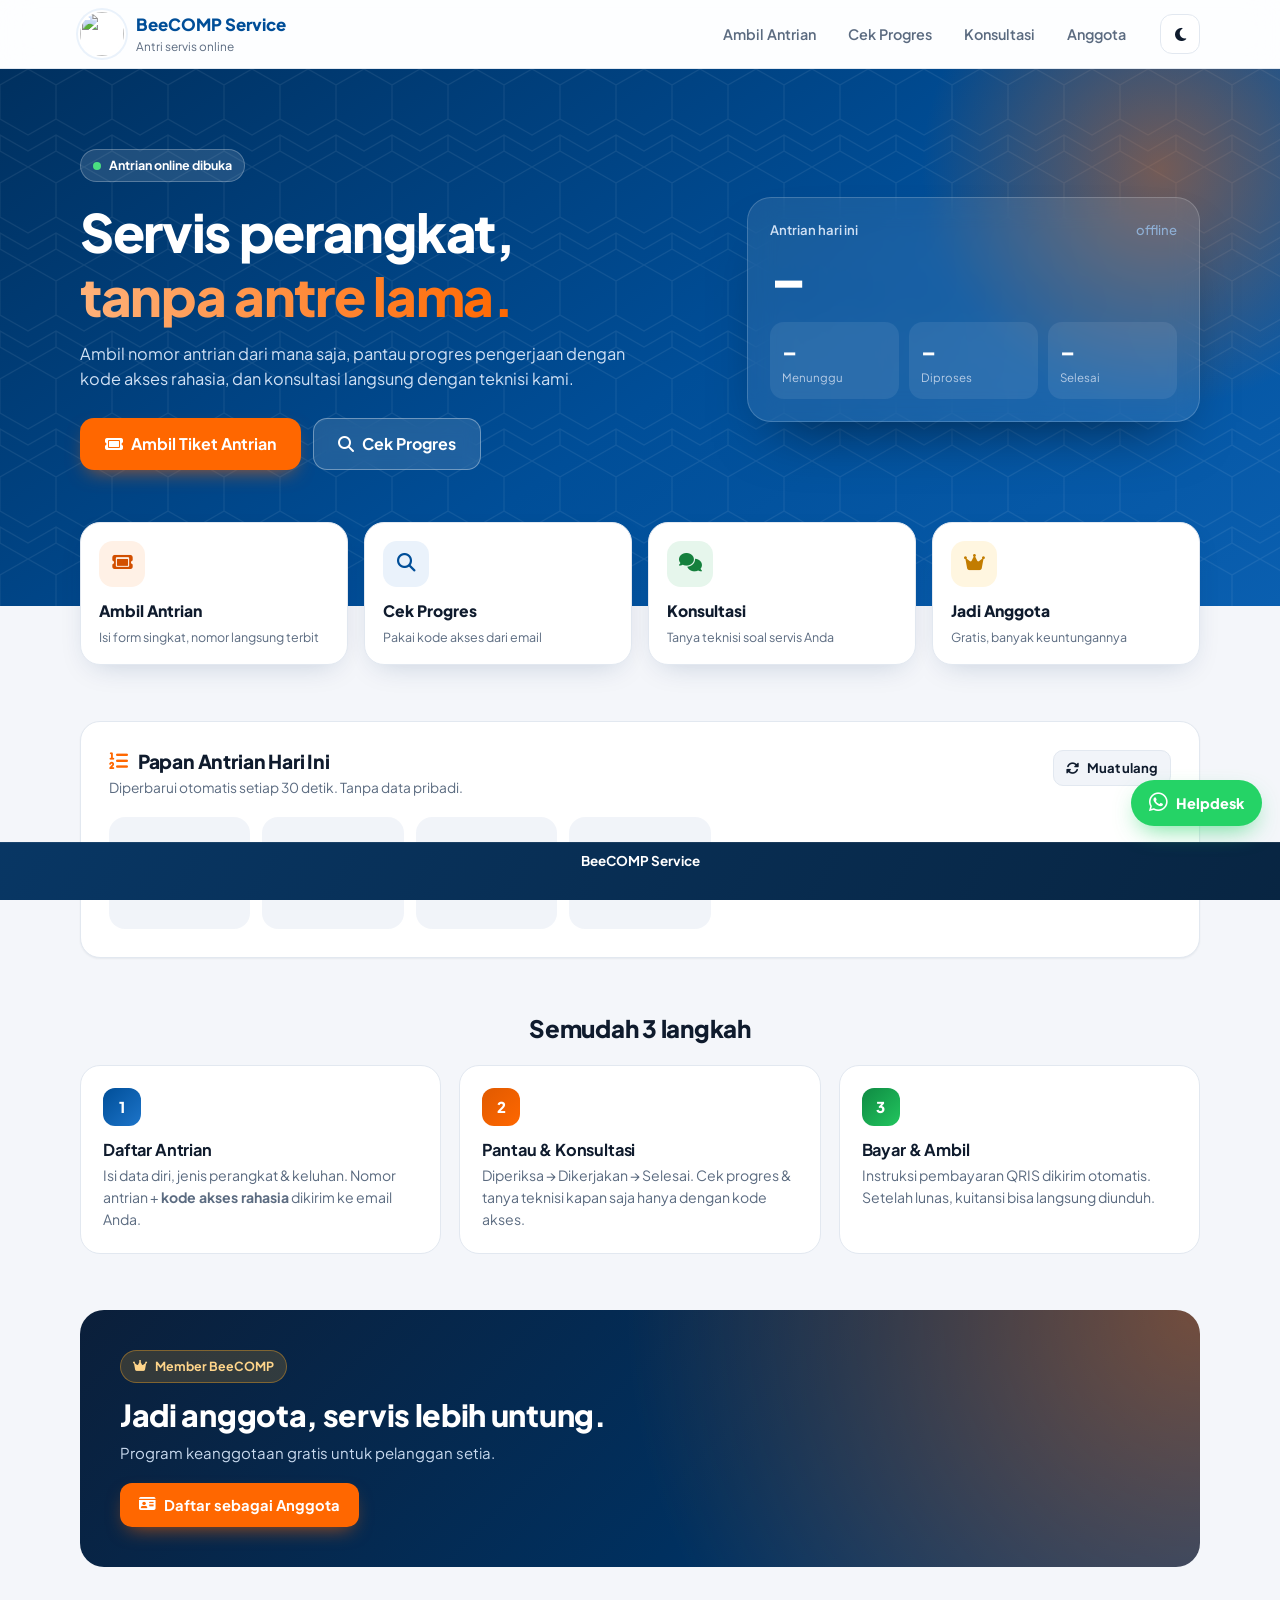
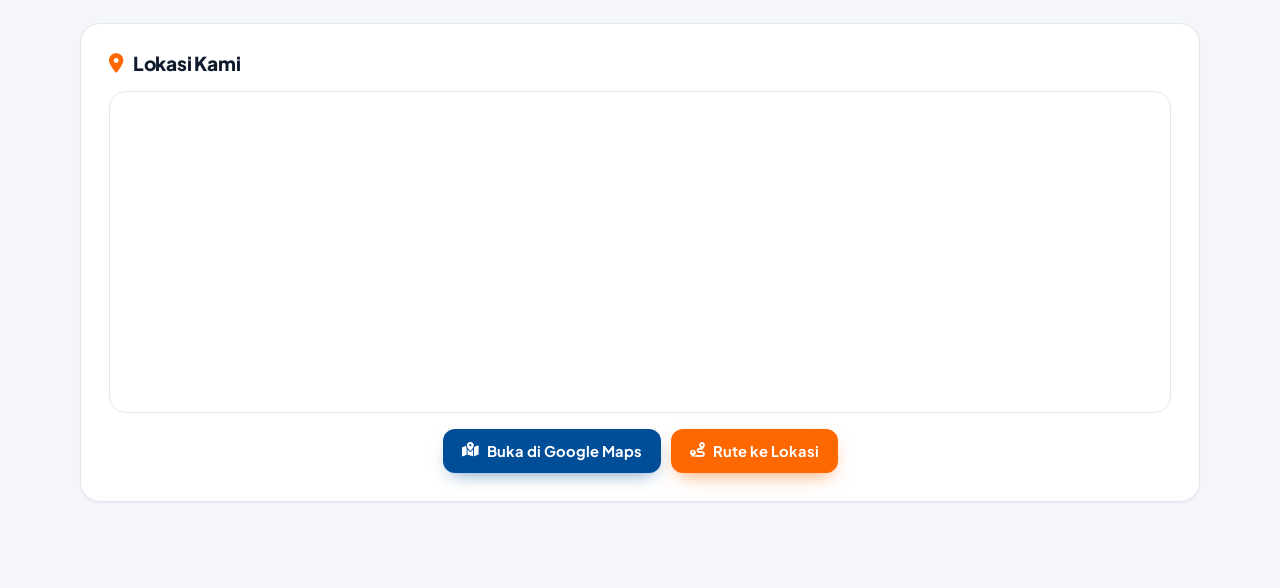
==== index.html @ 3ebd264a "Add files via upload" ====
<!DOCTYPE html>
<html lang="id">
<head>
  <meta charset="utf-8">
  <meta name="viewport" content="width=device-width, initial-scale=1, viewport-fit=cover">
  <meta name="theme-color" content="#004E98">
  <meta name="description" content="Antrian servis online BeeCOMP: ambil nomor antrian, pantau progres dengan kode akses, dan konsultasi dengan teknisi.">
  <title>BeeCOMP Service | Antri Servis Online</title>
  <link rel="icon" href="data:image/svg+xml,%3Csvg xmlns='http://www.w3.org/2000/svg' viewBox='0 0 64 64'%3E%3Cpolygon points='32,2 58,17 58,47 32,62 6,47 6,17' fill='%23004e98'/%3E%3Cpath d='M20 40V26a4 4 0 0 1 4-4h16a4 4 0 0 1 4 4v14z' fill='%23ff6700'/%3E%3Crect x='18' y='40' width='28' height='4' rx='2' fill='%23ffffff'/%3E%3C/svg%3E">
  <link rel="preconnect" href="https://fonts.googleapis.com">
  <link rel="preconnect" href="https://fonts.gstatic.com" crossorigin>
  <link rel="stylesheet" href="https://fonts.googleapis.com/css2?family=Plus+Jakarta+Sans:wght@400;500;600;700;800&display=swap">
  <link rel="stylesheet" href="https://cdnjs.cloudflare.com/ajax/libs/font-awesome/6.5.2/css/all.min.css" crossorigin="anonymous" referrerpolicy="no-referrer">
  <link rel="stylesheet" href="assets/style.css?v=3.0.0">
  <script>
    (function () {
      try {
        var t = localStorage.getItem('beecomp_theme');
        if (!t && window.matchMedia && matchMedia('(prefers-color-scheme: dark)').matches) t = 'dark';
        if (t === 'dark') document.documentElement.setAttribute('data-theme', 'dark');
      } catch (e) {}
    })();
  </script>
</head>
<body>
  <a class="skip-link" href="#main">Lewati ke konten utama</a>

  <!-- Penyamaran layar (hanya aktif saat panel admin terbuka & jendela tidak aktif) -->
  <div id="privacyOverlay" class="privacy-overlay" hidden>
    <i class="fa-solid fa-eye-slash"></i>
    <strong>Konten disembunyikan</strong>
    <span>Layar disamarkan karena jendela sedang tidak aktif.</span>
  </div>

  <!-- ================= HEADER + RUNNING TEXT (sticky bersama) ================= -->
  <div class="topbar" id="topbar">
    <header class="header">
      <div class="container header__inner">
        <!-- Logo: ketuk 1x = ke atas. Ketuk 5x cepat = buka panel admin (tersembunyi). -->
        <button class="brand" id="brandLogo" type="button" aria-label="Kembali ke atas">
          <img class="brand__logo" id="brandLogoImg" src="https://drive.google.com/thumbnail?id=1idLtJc02P8ShtAAD5yDRe2mB6yjRO5hU&sz=w200" alt="" width="44" height="44" draggable="false">
          <span class="brand__text">
            <span class="brand__name" id="navNamaUsaha">BeeCOMP Service</span>
            <span class="brand__tag" id="navTagline">Antri servis online</span>
          </span>
        </button>

        <nav class="nav-desktop" aria-label="Menu utama">
          <button type="button" data-open="antri">Ambil Antrian</button>
          <button type="button" data-open="status">Cek Progres</button>
          <button type="button" data-open="tanya">Konsultasi</button>
          <button type="button" data-open="anggota">Anggota</button>
        </nav>

        <button class="icon-btn icon-btn--header" id="btnTheme" type="button" aria-label="Ganti mode gelap/terang" title="Mode gelap/terang">
          <i class="fa-solid fa-moon" id="iconTheme"></i>
        </button>
      </div>
    </header>

    <!-- Isi diambil dari sheet Pengaturan (key: InfoPromo) -->
    <div class="marquee" id="marquee" hidden>
      <div class="marquee__track">
        <span class="marquee__item" id="marquee1"></span>
        <span class="marquee__item" id="marquee2" aria-hidden="true"></span>
      </div>
    </div>
  </div>

  <main id="main" tabindex="-1">
    <!-- ================= HERO ================= -->
    <section class="hero">
      <div class="hero__glow" aria-hidden="true"></div>
      <div class="container hero__inner">
        <div class="hero__copy">
          <span class="chip chip--live"><span class="live-dot"></span> Antrian online dibuka</span>
          <h1 class="hero__title">Servis perangkat,<br><span class="hl">tanpa antre lama.</span></h1>
          <p class="hero__lead">Ambil nomor antrian dari mana saja, pantau progres pengerjaan dengan kode akses rahasia, dan konsultasi langsung dengan teknisi kami.</p>
          <div class="hero__cta">
            <button class="btn btn--accent btn--lg" type="button" data-open="antri"><i class="fa-solid fa-ticket"></i> Ambil Tiket Antrian</button>
            <button class="btn btn--glass btn--lg" type="button" data-open="status"><i class="fa-solid fa-magnifying-glass"></i> Cek Progres</button>
          </div>
          <p class="hero__meta" id="jamWrap" hidden><i class="fa-regular fa-clock"></i> <span id="jamOperasionalLabel"></span></p>
        </div>

        <div class="hero__panel" aria-label="Ringkasan antrian hari ini">
          <div class="stat-card">
            <div class="stat-card__head">
              <span>Antrian hari ini</span>
              <span class="stat-card__time" id="papanUpdated">memuat…</span>
            </div>
            <div class="stat-card__big" id="statTotal">–</div>
            <div class="stat-card__grid">
              <div><span class="stat-card__num" id="statMenunggu">–</span><span class="stat-card__lbl">Menunggu</span></div>
              <div><span class="stat-card__num" id="statProses">–</span><span class="stat-card__lbl">Diproses</span></div>
              <div><span class="stat-card__num" id="statSelesai">–</span><span class="stat-card__lbl">Selesai</span></div>
            </div>
          </div>
        </div>
      </div>
    </section>

    <!-- ================= AKSI CEPAT ================= -->
    <section class="section section--overlap" aria-label="Menu cepat">
      <div class="container">
        <div class="quick-grid">
          <button class="quick-card" type="button" data-open="antri">
            <span class="quick-card__icon qi-accent"><i class="fa-solid fa-ticket"></i></span>
            <span class="quick-card__title">Ambil Antrian</span>
            <span class="quick-card__desc">Isi form singkat, nomor langsung terbit</span>
          </button>
          <button class="quick-card" type="button" data-open="status">
            <span class="quick-card__icon qi-primary"><i class="fa-solid fa-magnifying-glass"></i></span>
            <span class="quick-card__title">Cek Progres</span>
            <span class="quick-card__desc">Pakai kode akses dari email</span>
          </button>
          <button class="quick-card" type="button" data-open="tanya">
            <span class="quick-card__icon qi-green"><i class="fa-solid fa-comments"></i></span>
            <span class="quick-card__title">Konsultasi</span>
            <span class="quick-card__desc">Tanya teknisi soal servis Anda</span>
          </button>
          <button class="quick-card" type="button" data-open="anggota">
            <span class="quick-card__icon qi-gold"><i class="fa-solid fa-crown"></i></span>
            <span class="quick-card__title">Jadi Anggota</span>
            <span class="quick-card__desc">Gratis, banyak keuntungannya</span>
          </button>
        </div>
      </div>
    </section>

    <!-- ================= PAPAN ANTRIAN ================= -->
    <section class="section" id="papan">
      <div class="container">
        <div class="card">
          <div class="section-head">
            <div>
              <h2 class="section-title"><i class="fa-solid fa-list-ol"></i> Papan Antrian Hari Ini</h2>
              <p class="section-sub">Diperbarui otomatis setiap 30 detik. Tanpa data pribadi.</p>
            </div>
            <button class="btn btn--soft btn--sm" type="button" id="btnRefreshPapan"><i class="fa-solid fa-rotate"></i> <span>Muat ulang</span></button>
          </div>
          <div class="papan-grid" id="papanWrap">
            <div class="skeleton-tile"></div><div class="skeleton-tile"></div><div class="skeleton-tile"></div><div class="skeleton-tile"></div>
          </div>
        </div>
      </div>
    </section>

    <!-- ================= CARA KERJA ================= -->
    <section class="section">
      <div class="container">
        <h2 class="section-title section-title--center">Semudah 3 langkah</h2>
        <div class="steps">
          <div class="step">
            <span class="step__num">1</span>
            <h3>Daftar Antrian</h3>
            <p>Isi data diri, jenis perangkat & keluhan. Nomor antrian + <strong>kode akses rahasia</strong> dikirim ke email Anda.</p>
          </div>
          <div class="step">
            <span class="step__num">2</span>
            <h3>Pantau & Konsultasi</h3>
            <p>Diperiksa &rarr; Dikerjakan &rarr; Selesai. Cek progres & tanya teknisi kapan saja hanya dengan kode akses.</p>
          </div>
          <div class="step">
            <span class="step__num">3</span>
            <h3>Bayar & Ambil</h3>
            <p>Instruksi pembayaran QRIS dikirim otomatis. Setelah lunas, kuitansi bisa langsung diunduh.</p>
          </div>
        </div>
      </div>
    </section>

    <!-- ================= ANGGOTA ================= -->
    <section class="section" id="anggota">
      <div class="container">
        <div class="member-banner">
          <div class="member-banner__copy">
            <span class="chip chip--gold"><i class="fa-solid fa-crown"></i> Member BeeCOMP</span>
            <h2>Jadi anggota, servis lebih untung.</h2>
            <p id="anggotaDeskripsiBanner">Program keanggotaan gratis untuk pelanggan setia.</p>
            <button class="btn btn--accent" type="button" data-open="anggota"><i class="fa-solid fa-id-card"></i> Daftar sebagai Anggota</button>
          </div>
          <ul class="benefit-list" id="anggotaManfaatBanner"></ul>
        </div>
      </div>
    </section>

    <!-- ================= LOKASI ================= -->
    <section class="section" id="lokasi">
      <div class="container">
        <div class="card">
          <h2 class="section-title"><i class="fa-solid fa-location-dot"></i> Lokasi Kami</h2>
          <p class="section-sub" id="alamatLokasi"></p>
          <div class="map-wrap">
            <iframe src="https://www.google.com/maps?q=-7.830219,111.9899131&z=17&output=embed" width="100%" height="320" style="border:0;" allowfullscreen loading="lazy" referrerpolicy="no-referrer-when-downgrade" title="Peta lokasi BeeCOMP Service"></iframe>
          </div>
          <div class="map-actions">
            <a class="btn btn--primary" href="https://maps.app.goo.gl/fuJr3dXLkSsC21tq5" target="_blank" rel="noopener"><i class="fa-solid fa-map-location-dot"></i> Buka di Google Maps</a>
            <a class="btn btn--accent" href="https://www.google.com/maps/dir/?api=1&destination=-7.830219,111.9899131" target="_blank" rel="noopener"><i class="fa-solid fa-route"></i> Rute ke Lokasi</a>
          </div>
        </div>
      </div>
    </section>
  </main>

  <!-- Footer info usaha (desktop: menempel di bawah layar) -->
  <footer class="footer">
    <div class="container">
      <p class="footer__name" id="footerNamaUsaha">BeeCOMP Service</p>
      <p class="footer__addr" id="footerAlamat">&nbsp;</p>
    </div>
  </footer>

  <!-- Navigasi bawah (khusus layar kecil) -->
  <nav class="bottom-nav" aria-label="Navigasi bawah">
    <button type="button" data-nav="home" class="is-active"><i class="fa-solid fa-house"></i><span>Beranda</span></button>
    <button type="button" data-open="status"><i class="fa-solid fa-magnifying-glass"></i><span>Progres</span></button>
    <button type="button" data-open="antri" class="bottom-nav__main" aria-label="Ambil antrian"><i class="fa-solid fa-ticket"></i><span>Antri</span></button>
    <button type="button" data-open="tanya"><i class="fa-solid fa-comments"></i><span>Tanya</span></button>
    <button type="button" data-open="anggota"><i class="fa-solid fa-crown"></i><span>Anggota</span></button>
  </nav>

  <!-- Helpdesk WhatsApp (nomor dari sheet Pengaturan: NoWhatsAppAdmin) -->
  <button type="button" class="fab-wa" id="btnHelpdesk" title="Butuh bantuan? Chat Admin via WhatsApp" aria-label="Helpdesk WhatsApp">
    <i class="fa-brands fa-whatsapp"></i><span>Helpdesk</span>
  </button>

  <div class="toast-wrap" id="toastWrap" aria-live="polite" aria-atomic="false"></div>

  <!-- ================= MODAL: AMBIL ANTRIAN ================= -->
  <div class="modal" id="mAntri" role="dialog" aria-modal="true" aria-labelledby="mAntriT" hidden>
    <div class="modal__backdrop" data-close></div>
    <div class="modal__dialog">
      <div class="modal__head">
        <div><h2 id="mAntriT"><i class="fa-solid fa-ticket"></i> Ambil Tiket Antrian</h2><p>Kode akses rahasia akan dikirim ke email Anda.</p></div>
        <button class="icon-btn" type="button" data-close aria-label="Tutup"><i class="fa-solid fa-xmark"></i></button>
      </div>
      <form class="modal__body" id="formAntri" novalidate>
        <input type="text" name="website" class="hp" tabindex="-1" autocomplete="off" aria-hidden="true">
        <div class="field">
          <label for="fNama">Nama Lengkap <span class="req">*</span></label>
          <input id="fNama" name="nama" type="text" required maxlength="80" autocomplete="name" placeholder="Nama lengkap Anda">
        </div>
        <div class="field-row">
          <div class="field">
            <label for="fWA">No. WhatsApp <span class="req">*</span></label>
            <input id="fWA" name="wa" type="tel" required inputmode="tel" maxlength="20" autocomplete="tel" placeholder="08xxxxxxxxxx">
          </div>
          <div class="field">
            <label for="fEmail">Email <span class="req">*</span></label>
            <input id="fEmail" name="email" type="email" required maxlength="120" autocomplete="email" inputmode="email" placeholder="nama@gmail.com">
          </div>
        </div>
        <div class="field">
          <label>Kategori Perangkat <span class="req">*</span></label>
          <div class="seg" role="radiogroup" id="segKategori">
            <label><input type="radio" name="kategori" value="Laptop" required><span><i class="fa-solid fa-laptop"></i>Laptop</span></label>
            <label><input type="radio" name="kategori" value="PC / Komputer"><span><i class="fa-solid fa-desktop"></i>PC</span></label>
            <label><input type="radio" name="kategori" value="HP / Tablet"><span><i class="fa-solid fa-mobile-screen"></i>HP/Tablet</span></label>
            <label><input type="radio" name="kategori" value="Printer"><span><i class="fa-solid fa-print"></i>Printer</span></label>
            <label><input type="radio" name="kategori" value="Lainnya"><span><i class="fa-solid fa-plug"></i>Lainnya</span></label>
          </div>
        </div>
        <div class="field">
          <label for="fTipe">Tipe / Merk <span class="req">*</span></label>
          <input id="fTipe" name="tipe" type="text" required maxlength="80" placeholder="Contoh: HP Pavilion x360 14-dy">
        </div>
        <div class="field">
          <label for="fKeluhan">Keluhan <span class="req">*</span></label>
          <textarea id="fKeluhan" name="keluhan" rows="3" required maxlength="1000" placeholder="Jelaskan keluhan/kerusakan perangkat Anda"></textarea>
        </div>
        <div class="field">
          <label for="fVoucher">Kode Voucher <span class="opt">(opsional)</span></label>
          <input id="fVoucher" name="kodeVoucher" type="text" maxlength="30" autocapitalize="characters" placeholder="Contoh: HEMAT10">
          <small class="hint">Potongan diterapkan setelah admin memvalidasi kode.</small>
        </div>
        <div class="modal__foot">
          <button type="button" class="btn btn--soft" data-close>Batal</button>
          <button type="submit" class="btn btn--accent" id="btnSubmitAntri">Daftar Antrian <i class="fa-solid fa-arrow-right"></i></button>
        </div>
      </form>
    </div>
  </div>

  <!-- ================= MODAL: CEK PROGRES ================= -->
  <div class="modal" id="mStatus" role="dialog" aria-modal="true" aria-labelledby="mStatusT" hidden>
    <div class="modal__backdrop" data-close></div>
    <div class="modal__dialog modal__dialog--lg">
      <div class="modal__head">
        <div><h2 id="mStatusT"><i class="fa-solid fa-magnifying-glass"></i> Cek Progres Servis</h2><p>Masukkan kode akses 10 karakter dari email konfirmasi.</p></div>
        <button class="icon-btn" type="button" data-close aria-label="Tutup"><i class="fa-solid fa-xmark"></i></button>
      </div>
      <div class="modal__body">
        <form class="code-form" id="formStatus" novalidate>
          <label class="sr-only" for="inKodeStatus">Kode akses</label>
          <input id="inKodeStatus" class="code-input" type="text" autocomplete="off" autocapitalize="characters" spellcheck="false" maxlength="11" placeholder="XXXXX-XXXXX" inputmode="text">
          <button class="btn btn--accent" type="submit" id="btnCekStatus"><i class="fa-solid fa-magnifying-glass"></i><span>Cek</span></button>
        </form>
        <p class="hint hint--center"><i class="fa-solid fa-shield-halved"></i> Demi privasi, progres hanya bisa dilihat dengan kode akses. Tidak menerima email? Hubungi Helpdesk.</p>
        <div id="hasilStatus"></div>
      </div>
    </div>
  </div>

  <!-- ================= MODAL: KONSULTASI ================= -->
  <div class="modal" id="mTanya" role="dialog" aria-modal="true" aria-labelledby="mTanyaT" hidden>
    <div class="modal__backdrop" data-close></div>
    <div class="modal__dialog modal__dialog--chat">
      <div class="modal__head">
        <div><h2 id="mTanyaT"><i class="fa-solid fa-comments"></i> Konsultasi Teknisi</h2><p id="tanyaSub">Hanya Anda (pemilik kode akses) yang bisa membaca percakapan ini.</p></div>
        <button class="icon-btn" type="button" data-close aria-label="Tutup"><i class="fa-solid fa-xmark"></i></button>
      </div>
      <div class="modal__body" id="tanyaStepKode">
        <form class="code-form" id="formTanyaKode" novalidate>
          <label class="sr-only" for="inKodeTanya">Kode akses</label>
          <input id="inKodeTanya" class="code-input" type="text" autocomplete="off" autocapitalize="characters" spellcheck="false" maxlength="11" placeholder="XXXXX-XXXXX">
          <button class="btn btn--accent" type="submit" id="btnBukaTanya"><i class="fa-solid fa-lock-open"></i><span>Buka</span></button>
        </form>
        <p class="hint hint--center">Masukkan kode akses antrian Anda (dikirim via email saat mendaftar).</p>
      </div>
      <div class="chat" id="tanyaStepChat" hidden>
        <div class="chat__info" id="tanyaInfo"></div>
        <div class="chat__list" id="tanyaList" aria-live="polite"></div>
        <form class="chat__form" id="formTanyaPesan">
          <textarea id="inPesanTanya" rows="1" maxlength="1000" placeholder="Tulis pertanyaan Anda…" aria-label="Tulis pesan"></textarea>
          <button class="btn btn--accent btn--icon" type="submit" id="btnKirimTanya" aria-label="Kirim"><i class="fa-solid fa-paper-plane"></i></button>
        </form>
      </div>
    </div>
  </div>

  <!-- ================= MODAL: ANGGOTA ================= -->
  <div class="modal" id="mAnggota" role="dialog" aria-modal="true" aria-labelledby="mAnggotaT" hidden>
    <div class="modal__backdrop" data-close></div>
    <div class="modal__dialog modal__dialog--lg">
      <div class="modal__head">
        <div><h2 id="mAnggotaT"><i class="fa-solid fa-crown"></i> Daftar sebagai Anggota</h2><p>Gratis &middot; aktif setelah verifikasi admin</p></div>
        <button class="icon-btn" type="button" data-close aria-label="Tutup"><i class="fa-solid fa-xmark"></i></button>
      </div>
      <div class="modal__body">
        <div class="member-info">
          <p class="member-info__desc" id="anggotaDeskripsi"></p>
          <div class="member-info__cols">
            <div>
              <h3><i class="fa-solid fa-gift"></i> Manfaat</h3>
              <ul class="benefit-list benefit-list--plain" id="anggotaManfaat"></ul>
            </div>
            <div>
              <h3><i class="fa-solid fa-file-contract"></i> Syarat &amp; Ketentuan</h3>
              <ol class="terms-list" id="anggotaKetentuan"></ol>
            </div>
          </div>
        </div>
        <form id="formAnggota" novalidate>
          <input type="text" name="website" class="hp" tabindex="-1" autocomplete="off" aria-hidden="true">
          <div class="field">
            <label for="aNama">Nama Lengkap <span class="req">*</span></label>
            <input id="aNama" name="nama" type="text" required maxlength="80" autocomplete="name" placeholder="Sesuai identitas">
          </div>
          <div class="field-row">
            <div class="field">
              <label for="aWA">No. WhatsApp <span class="req">*</span></label>
              <input id="aWA" name="wa" type="tel" required inputmode="tel" maxlength="20" autocomplete="tel" placeholder="08xxxxxxxxxx">
            </div>
            <div class="field">
              <label for="aEmail">Email <span class="req">*</span></label>
              <input id="aEmail" name="email" type="email" required maxlength="120" autocomplete="email" placeholder="nama@gmail.com">
            </div>
          </div>
          <div class="field">
            <label for="aAlamat">Alamat / Kota <span class="opt">(opsional)</span></label>
            <input id="aAlamat" name="alamat" type="text" maxlength="200" autocomplete="address-level2" placeholder="Contoh: Kediri">
          </div>
          <label class="check">
            <input type="checkbox" id="aSetuju" required>
            <span>Saya telah membaca dan menyetujui syarat &amp; ketentuan anggota.</span>
          </label>
          <div class="modal__foot">
            <button type="button" class="btn btn--soft" data-close>Batal</button>
            <button type="submit" class="btn btn--accent" id="btnSubmitAnggota"><i class="fa-solid fa-id-card"></i> Daftar Anggota</button>
          </div>
        </form>
      </div>
    </div>
  </div>

  <!-- ================= MODAL: ADMIN (tersembunyi, buka dengan ketuk logo 5x) ================= -->
  <div class="modal modal--full" id="mAdmin" role="dialog" aria-modal="true" aria-labelledby="mAdminT" hidden>
    <div class="modal__backdrop"></div>
    <div class="modal__dialog">
      <div class="modal__head modal__head--brand">
        <div><h2 id="mAdminT"><i class="fa-solid fa-user-shield"></i> Ruang Administrasi</h2><p id="adminWelcome">Silakan login</p></div>
        <div class="head-actions">
          <button class="btn btn--glass btn--sm" type="button" id="btnAdminReload" hidden><i class="fa-solid fa-rotate"></i><span class="hide-xs">Muat ulang</span></button>
          <button class="btn btn--glass btn--sm" type="button" id="btnAdminLogout" hidden><i class="fa-solid fa-right-from-bracket"></i><span class="hide-xs">Keluar</span></button>
          <button class="icon-btn icon-btn--light" type="button" data-close aria-label="Tutup"><i class="fa-solid fa-xmark"></i></button>
        </div>
      </div>

      <div class="modal__body admin-body">
        <!-- Login -->
        <div id="adminLogin" class="admin-login">
          <div class="admin-login__icon"><i class="fa-solid fa-user-shield"></i></div>
          <h3>Login Admin</h3>
          <form id="formLogin" novalidate>
            <div class="field">
              <label for="adminUser">Username</label>
              <input id="adminUser" type="text" required autocomplete="username" autocapitalize="off">
            </div>
            <div class="field">
              <label for="adminPass">Password</label>
              <div class="pass-wrap">
                <input id="adminPass" type="password" required autocomplete="current-password">
                <button type="button" class="pass-toggle" id="btnTogglePass" aria-label="Tampilkan password"><i class="fa-solid fa-eye"></i></button>
              </div>
            </div>
            <button type="submit" class="btn btn--accent btn--block" id="btnLogin">Masuk</button>
          </form>
        </div>

        <!-- Dashboard -->
        <div id="adminDash" class="admin-dash" hidden>
          <div class="watermark" id="adminWatermark" aria-hidden="true"></div>

          <div class="tabs" role="tablist">
            <button type="button" role="tab" class="tab is-active" data-tab="antrian"><i class="fa-solid fa-list-check"></i> Antrian</button>
            <button type="button" role="tab" class="tab" data-tab="konsultasi"><i class="fa-solid fa-comments"></i> Konsultasi <span class="tab-badge" id="badgeKonsultasi" hidden>0</span></button>
            <button type="button" role="tab" class="tab" data-tab="anggota"><i class="fa-solid fa-users"></i> Anggota <span class="tab-badge" id="badgeAnggota" hidden>0</span></button>
          </div>

          <!-- Tab Antrian -->
          <div class="tab-panel" data-panel="antrian">
            <div class="stat-chips" id="adminStats"></div>
            <div class="admin-filters">
              <select id="filterStatus" aria-label="Filter status">
                <option value="">Semua Status</option>
                <option value="aktif">Aktif (belum tuntas)</option>
                <option>Menunggu</option><option>Diperiksa</option><option>Dikerjakan</option>
                <option>Selesai</option><option>Diambil</option><option>Dibatalkan</option>
                <option value="bayar">Menunggu Pembayaran</option>
                <option value="voucher">Voucher perlu validasi</option>
              </select>
              <input id="filterKeyword" type="search" placeholder="Cari nama / no antrian / tipe / ID / kode…" aria-label="Cari">
            </div>
            <div class="adm-list" id="admList"><div class="state-msg">Memuat data…</div></div>
          </div>

          <!-- Tab Konsultasi -->
          <div class="tab-panel" data-panel="konsultasi" hidden>
            <div class="adm-threads" id="admThreads"></div>
          </div>

          <!-- Tab Anggota -->
          <div class="tab-panel" data-panel="anggota" hidden>
            <div class="admin-filters">
              <select id="filterAnggota" aria-label="Filter anggota">
                <option value="">Semua</option><option>Menunggu Verifikasi</option><option>Aktif</option><option>Nonaktif</option>
              </select>
              <input id="filterAnggotaKw" type="search" placeholder="Cari nama / email / WA / ID…" aria-label="Cari anggota">
            </div>
            <div class="adm-members" id="admMembers"><div class="state-msg">Memuat data…</div></div>
          </div>
        </div>
      </div>
    </div>
  </div>

  <!-- ================= MODAL: CHAT ADMIN ================= -->
  <div class="modal" id="mAdminChat" role="dialog" aria-modal="true" aria-labelledby="mAdminChatT" hidden>
    <div class="modal__backdrop" data-close></div>
    <div class="modal__dialog modal__dialog--chat">
      <div class="modal__head">
        <div><h2 id="mAdminChatT"><i class="fa-solid fa-comments"></i> Konsultasi</h2><p id="adminChatSub"></p></div>
        <button class="icon-btn" type="button" data-close aria-label="Tutup"><i class="fa-solid fa-xmark"></i></button>
      </div>
      <div class="chat">
        <div class="chat__list" id="adminChatList"></div>
        <form class="chat__form" id="formAdminChat">
          <textarea id="inPesanAdmin" rows="1" maxlength="1500" placeholder="Tulis balasan…" aria-label="Tulis balasan"></textarea>
          <button class="btn btn--primary btn--icon" type="submit" id="btnKirimAdmin" aria-label="Kirim"><i class="fa-solid fa-paper-plane"></i></button>
        </form>
      </div>
    </div>
  </div>

  <!-- ================= MODAL: KUITANSI ================= -->
  <div class="modal" id="mKuitansi" role="dialog" aria-modal="true" aria-labelledby="mKuitansiT" hidden>
    <div class="modal__backdrop" data-close></div>
    <div class="modal__dialog modal__dialog--lg">
      <div class="modal__head no-print">
        <div><h2 id="mKuitansiT"><i class="fa-solid fa-receipt"></i> Kuitansi / Bukti Bayar</h2></div>
        <button class="icon-btn" type="button" data-close aria-label="Tutup"><i class="fa-solid fa-xmark"></i></button>
      </div>
      <div class="modal__body">
        <div id="kuitansiStyle"></div>
        <div id="kuitansiBody"></div>
        <div class="modal__foot modal__foot--center no-print">
          <button class="btn btn--primary" type="button" id="btnCetak"><i class="fa-solid fa-print"></i> Cetak / Simpan PDF</button>
        </div>
      </div>
    </div>
  </div>

  <!-- ================= MODAL: INFO ================= -->
  <div class="modal modal--sm" id="mInfo" role="alertdialog" aria-modal="true" aria-labelledby="mInfoT" hidden>
    <div class="modal__backdrop" data-close></div>
    <div class="modal__dialog">
      <div class="modal__body info-body">
        <div class="info-icon" id="mInfoIcon"><i class="fa-solid fa-circle-check"></i></div>
        <h2 id="mInfoT">Judul</h2>
        <div id="mInfoMsg" class="info-msg"></div>
        <div class="modal__foot modal__foot--center" id="mInfoFoot">
          <button class="btn btn--accent" type="button" data-close>Tutup</button>
        </div>
      </div>
    </div>
  </div>

  <!-- ================= MODAL: KONFIRMASI ================= -->
  <div class="modal modal--sm" id="mConfirm" role="alertdialog" aria-modal="true" aria-labelledby="mConfirmT" hidden>
    <div class="modal__backdrop" data-close></div>
    <div class="modal__dialog">
      <div class="modal__body">
        <h2 class="confirm-title" id="mConfirmT">Konfirmasi</h2>
        <div class="confirm-msg" id="mConfirmMsg"></div>
        <div class="modal__foot">
          <button class="btn btn--soft" type="button" data-close>Batal</button>
          <button class="btn btn--accent" type="button" id="btnConfirmOk">Ya, Lanjutkan</button>
        </div>
      </div>
    </div>
  </div>

  <script src="config.js?v=3.0.0"></script>
  <script src="assets/app.js?v=3.0.0"></script>
</body>
</html>
---- assets/style.css ----
/* =====================================================================
   BeeCOMP Service v3 — Design system
   Palet logo: Biru #004E98 · Oranye #FF6700 · Abu #BFBFBF
   Mode gelap via [data-theme="dark"] pada <html>.
   ===================================================================== */
:root {
  --primary: #004E98;
  --primary-700: #003a73;
  --primary-900: #00264d;
  --primary-ink: #004E98;
  --primary-50: #eaf2fb;
  --accent: #FF6700;
  --accent-700: #e05a00;
  --accent-ink: #d24f00;
  --accent-50: #fff1e6;
  --gold: #f5a524;
  --gold-50: #fff6e0;
  --green: #15803d;
  --green-50: #e6f6ec;
  --red: #c62828;
  --red-50: #fdecec;
  --neutral: #BFBFBF;

  --bg: #f4f6fa;
  --surface: #ffffff;
  --surface-2: #f1f4f9;
  --text: #0f1b2d;
  --muted: #5b6b80;
  --line: #e2e8f0;
  --shadow-sm: 0 1px 2px rgba(15, 27, 45, .06);
  --shadow: 0 10px 30px -12px rgba(0, 46, 96, .22);
  --shadow-lg: 0 30px 60px -20px rgba(0, 30, 70, .35);
  --radius: 20px;
  --radius-sm: 12px;
  --header-h: 68px;
  --footer-h: 58px;
  --bottomnav-h: 0px;
  --safe-b: env(safe-area-inset-bottom, 0px);
  --font: "Plus Jakarta Sans", system-ui, -apple-system, "Segoe UI", Roboto, Helvetica, Arial, sans-serif;
  --mono: ui-monospace, "SF Mono", "JetBrains Mono", Consolas, monospace;
  color-scheme: light;
}

[data-theme="dark"] {
  --primary-ink: #7fb6ff;
  --primary-50: rgba(64, 140, 255, .14);
  --accent-ink: #ff8d45;
  --accent-50: rgba(255, 103, 0, .15);
  --gold-50: rgba(245, 165, 36, .14);
  --green: #4ade80;
  --green-50: rgba(74, 222, 128, .12);
  --red: #f87171;
  --red-50: rgba(248, 113, 113, .13);
  --bg: #0a111e;
  --surface: #111a2b;
  --surface-2: #172238;
  --text: #e8eef8;
  --muted: #95a5bd;
  --line: #22304a;
  --shadow-sm: 0 1px 2px rgba(0, 0, 0, .3);
  --shadow: 0 12px 30px -12px rgba(0, 0, 0, .6);
  --shadow-lg: 0 30px 60px -20px rgba(0, 0, 0, .7);
  color-scheme: dark;
}

/* ---------- Reset ringan ---------- */
*, *::before, *::after { box-sizing: border-box; }
html { -webkit-text-size-adjust: 100%; scroll-behavior: smooth; }
body {
  margin: 0;
  font-family: var(--font);
  font-size: 15px;
  line-height: 1.55;
  color: var(--text);
  background: var(--bg);
  -webkit-font-smoothing: antialiased;
  padding-bottom: calc(var(--footer-h) + var(--safe-b));
  transition: background-color .25s ease, color .25s ease;
}
body.modal-open { overflow: hidden; }
img { max-width: 100%; display: block; }
button, input, select, textarea { font: inherit; color: inherit; }
button { cursor: pointer; }
a { color: var(--primary-ink); }
h1, h2, h3 { line-height: 1.2; margin: 0; letter-spacing: -.01em; }
p { margin: 0; }
[hidden] { display: none !important; }
:focus-visible { outline: 3px solid color-mix(in srgb, var(--accent) 60%, transparent); outline-offset: 2px; }
.sr-only { position: absolute; width: 1px; height: 1px; padding: 0; margin: -1px; overflow: hidden; clip: rect(0,0,0,0); border: 0; }
.skip-link { position: absolute; left: 12px; top: -60px; z-index: 100; background: var(--accent); color: #fff; padding: 10px 14px; border-radius: 10px; font-weight: 700; text-decoration: none; }
.skip-link:focus { top: 12px; }
.hp { position: absolute !important; left: -9999px !important; width: 1px; height: 1px; opacity: 0; }

.container { width: 100%; max-width: 1160px; margin: 0 auto; padding: 0 20px; }

/* ---------- Tombol ---------- */
.btn {
  --b-bg: var(--surface-2); --b-fg: var(--text); --b-bd: transparent;
  display: inline-flex; align-items: center; justify-content: center; gap: 8px;
  min-height: 44px; padding: 10px 18px;
  border-radius: 12px; border: 1px solid var(--b-bd);
  background: var(--b-bg); color: var(--b-fg);
  font-weight: 700; font-size: .92rem; line-height: 1.1; text-decoration: none; white-space: nowrap;
  transition: transform .12s ease, box-shadow .15s ease, background-color .15s ease, opacity .15s;
  -webkit-tap-highlight-color: transparent; touch-action: manipulation;
}
.btn:hover { transform: translateY(-1px); }
.btn:active { transform: translateY(0) scale(.98); }
.btn:disabled { opacity: .6; cursor: not-allowed; transform: none; }
.btn--primary { --b-bg: var(--primary); --b-fg: #fff; box-shadow: 0 8px 18px -8px rgba(0, 78, 152, .6); }
.btn--primary:hover { --b-bg: var(--primary-700); }
.btn--accent { --b-bg: var(--accent); --b-fg: #fff; box-shadow: 0 8px 20px -8px rgba(255, 103, 0, .7); }
.btn--accent:hover { --b-bg: var(--accent-700); }
.btn--soft { --b-bg: var(--surface-2); --b-fg: var(--text); --b-bd: var(--line); }
.btn--soft:hover { --b-bg: var(--primary-50); }
.btn--glass { --b-bg: rgba(255,255,255,.12); --b-fg: #fff; --b-bd: rgba(255,255,255,.35); backdrop-filter: blur(8px); -webkit-backdrop-filter: blur(8px); }
.btn--glass:hover { --b-bg: rgba(255,255,255,.22); }
.btn--danger { --b-bg: var(--red-50); --b-fg: var(--red); --b-bd: transparent; }
.btn--success { --b-bg: var(--green-50); --b-fg: var(--green); }
.btn--info { --b-bg: var(--primary-50); --b-fg: var(--primary-ink); }
.btn--lg { min-height: 52px; padding: 14px 24px; font-size: 1rem; border-radius: 14px; }
.btn--sm { min-height: 36px; padding: 7px 12px; font-size: .82rem; border-radius: 10px; }
.btn--xs { min-height: 32px; padding: 6px 10px; font-size: .76rem; border-radius: 9px; gap: 6px; }
.btn--block { width: 100%; }
.btn--icon { width: 48px; padding: 0; flex-shrink: 0; }
.btn .fa-spin { animation-duration: .8s; }

.icon-btn {
  width: 40px; height: 40px; flex-shrink: 0;
  display: inline-flex; align-items: center; justify-content: center;
  border-radius: 12px; border: 1px solid var(--line); background: var(--surface); color: var(--text);
  transition: background-color .15s, transform .12s; touch-action: manipulation;
}
.icon-btn:hover { background: var(--surface-2); }
.icon-btn--light { background: rgba(255,255,255,.14); border-color: rgba(255,255,255,.3); color: #fff; }
.icon-btn--light:hover { background: rgba(255,255,255,.25); }

/* ---------- Chip / badge ---------- */
.chip { display: inline-flex; align-items: center; gap: 8px; padding: 6px 12px; border-radius: 999px; font-size: .78rem; font-weight: 700; }
.chip--live { background: rgba(255,255,255,.12); color: #fff; border: 1px solid rgba(255,255,255,.25); }
.chip--gold { background: rgba(245,165,36,.18); color: #ffd58a; border: 1px solid rgba(245,165,36,.4); }
.live-dot { width: 8px; height: 8px; border-radius: 50%; background: #4ade80; box-shadow: 0 0 0 0 rgba(74,222,128,.7); animation: pulse 2s infinite; }
@keyframes pulse { 0% { box-shadow: 0 0 0 0 rgba(74,222,128,.6); } 70% { box-shadow: 0 0 0 9px rgba(74,222,128,0); } 100% { box-shadow: 0 0 0 0 rgba(74,222,128,0); } }

.badge { display: inline-flex; align-items: center; gap: 5px; padding: 4px 10px; border-radius: 999px; font-size: .72rem; font-weight: 700; white-space: nowrap; line-height: 1.3; }
.st-menunggu { background: var(--surface-2); color: var(--muted); border: 1px solid var(--line); }
.st-diperiksa { background: var(--primary-50); color: var(--primary-ink); }
.st-dikerjakan { background: var(--accent-50); color: var(--accent-ink); }
.st-selesai { background: var(--green-50); color: var(--green); }
.st-diambil { background: var(--primary-50); color: var(--primary-ink); opacity: .85; }
.st-batal { background: var(--red-50); color: var(--red); }
.st-gold { background: var(--gold-50); color: #b26b00; }
[data-theme="dark"] .st-gold { color: #ffc864; }
.bayar-menunggu { background: var(--accent-50); color: var(--accent-ink); }
.bayar-lunas { background: var(--green-50); color: var(--green); }

/* ---------- Header ---------- */
.topbar { position: sticky; top: 0; z-index: 40; }
.header {
  background: color-mix(in srgb, var(--surface) 82%, transparent);
  backdrop-filter: saturate(180%) blur(16px); -webkit-backdrop-filter: saturate(180%) blur(16px);
  border-bottom: 1px solid var(--line);
}
@supports not (background: color-mix(in srgb, red 50%, transparent)) { .header { background: var(--surface); } }
.header__inner { display: flex; align-items: center; gap: 16px; height: var(--header-h); }
.brand {
  display: flex; align-items: center; gap: 12px; min-width: 0;
  background: none; border: 0; padding: 4px; margin-left: -4px; border-radius: 14px; text-align: left;
  -webkit-tap-highlight-color: transparent; touch-action: manipulation; user-select: none; -webkit-user-select: none;
}
.brand__logo { width: 44px; height: 44px; border-radius: 50%; object-fit: cover; background: #fff; box-shadow: 0 0 0 2px var(--surface), 0 0 0 4px var(--primary-50); flex-shrink: 0; transition: transform .15s; }
.brand.tap .brand__logo { transform: scale(.92); }
.brand__text { display: flex; flex-direction: column; min-width: 0; }
.brand__name { font-weight: 800; font-size: 1.05rem; color: var(--primary-ink); white-space: nowrap; overflow: hidden; text-overflow: ellipsis; }
.brand__tag { font-size: .74rem; color: var(--muted); white-space: nowrap; overflow: hidden; text-overflow: ellipsis; }
.nav-desktop { display: none; margin-left: auto; gap: 4px; }
.nav-desktop button { background: none; border: 0; padding: 10px 14px; border-radius: 10px; font-weight: 600; font-size: .9rem; color: var(--muted); transition: color .15s, background-color .15s; }
.nav-desktop button:hover { color: var(--primary-ink); background: var(--primary-50); }
.icon-btn--header { margin-left: auto; }
@media (min-width: 900px) {
  .nav-desktop { display: flex; }
  .icon-btn--header { margin-left: 4px; }
}

/* ---------- Running text ---------- */
.marquee { background: linear-gradient(90deg, var(--accent-700), var(--accent)); overflow: hidden; white-space: nowrap; }
.marquee__track { display: inline-flex; width: max-content; animation: marquee 26s linear infinite; will-change: transform; }
.marquee:hover .marquee__track { animation-play-state: paused; }
.marquee__item { padding: 7px 64px 7px 24px; color: #fff; font-weight: 700; font-size: .8rem; letter-spacing: .2px; }
@keyframes marquee { from { transform: translateX(0); } to { transform: translateX(-50%); } }

/* ---------- Hero ---------- */
.hero {
  position: relative; overflow: hidden; color: #fff;
  background:
    url("data:image/svg+xml,%3Csvg xmlns='http://www.w3.org/2000/svg' width='56' height='98' viewBox='0 0 56 98'%3E%3Cpath d='M28 66L0 50V16L28 0l28 16v34L28 66zm0 32L0 82V66l28 16 28-16v16L28 98z' fill='none' stroke='%23ffffff' stroke-opacity='.07' stroke-width='1.2'/%3E%3C/svg%3E"),
    linear-gradient(145deg, #00305f 0%, var(--primary) 55%, #0a5fb0 100%);
  padding: 56px 0 112px;
}
[data-theme="dark"] .hero { background-color: #001a36; }
.hero__glow { position: absolute; width: 520px; height: 520px; right: -140px; top: -160px; border-radius: 50%; background: radial-gradient(circle, rgba(255,103,0,.45), transparent 65%); pointer-events: none; }
.hero__inner { position: relative; display: grid; gap: 32px; align-items: center; }
.hero__title { font-size: clamp(2rem, 6vw, 3.3rem); font-weight: 800; margin: 18px 0 14px; letter-spacing: -.025em; }
.hero__title .hl { background: linear-gradient(90deg, #ffb27a, #ff6700); -webkit-background-clip: text; background-clip: text; color: transparent; }
.hero__lead { color: #cfe0f4; font-size: 1.02rem; max-width: 560px; }
.hero__cta { display: flex; flex-wrap: wrap; gap: 12px; margin-top: 26px; }
.hero__meta { margin-top: 18px; color: #a9c3e3; font-size: .86rem; display: flex; align-items: center; gap: 8px; }
.stat-card {
  background: rgba(255,255,255,.09); border: 1px solid rgba(255,255,255,.18);
  backdrop-filter: blur(14px); -webkit-backdrop-filter: blur(14px);
  border-radius: 24px; padding: 22px; box-shadow: 0 30px 60px -30px rgba(0,0,0,.6);
}
.stat-card__head { display: flex; justify-content: space-between; gap: 10px; font-size: .82rem; color: #cfe0f4; font-weight: 600; }
.stat-card__time { color: #8fb0d6; font-weight: 500; }
.stat-card__big { font-size: 3.4rem; font-weight: 800; line-height: 1; margin: 10px 0 18px; }
.stat-card__grid { display: grid; grid-template-columns: repeat(3, 1fr); gap: 10px; }
.stat-card__grid > div { background: rgba(255,255,255,.08); border-radius: 14px; padding: 12px; display: flex; flex-direction: column; }
.stat-card__num { font-size: 1.4rem; font-weight: 800; }
.stat-card__lbl { font-size: .72rem; color: #b8cde6; }
@media (min-width: 900px) {
  .hero { padding: 80px 0 136px; }
  .hero__inner { grid-template-columns: 1.35fr 1fr; gap: 56px; }
}

/* ---------- Section ---------- */
.section { padding: 28px 0; }
.section--overlap { margin-top: -84px; position: relative; z-index: 2; padding-top: 0; }
.card { background: var(--surface); border: 1px solid var(--line); border-radius: var(--radius); padding: 22px; box-shadow: var(--shadow-sm); }
@media (min-width: 768px) { .card { padding: 28px; } }
.section-head { display: flex; justify-content: space-between; align-items: flex-start; gap: 12px; margin-bottom: 18px; flex-wrap: wrap; }
.section-title { font-size: 1.2rem; font-weight: 800; color: var(--text); display: flex; align-items: center; gap: 10px; }
.section-title i { color: var(--accent); }
.section-title--center { justify-content: center; text-align: center; font-size: 1.5rem; margin-bottom: 22px; }
.section-sub { color: var(--muted); font-size: .86rem; margin-top: 4px; }

/* Aksi cepat */
.quick-grid { display: grid; grid-template-columns: repeat(2, 1fr); gap: 12px; }
@media (min-width: 900px) { .quick-grid { grid-template-columns: repeat(4, 1fr); gap: 16px; } }
.quick-card {
  display: flex; flex-direction: column; align-items: flex-start; gap: 6px; text-align: left;
  background: var(--surface); border: 1px solid var(--line); border-radius: var(--radius);
  padding: 18px; box-shadow: var(--shadow); transition: transform .15s ease, box-shadow .2s ease, border-color .2s;
  -webkit-tap-highlight-color: transparent;
}
.quick-card:hover { transform: translateY(-3px); border-color: color-mix(in srgb, var(--accent) 35%, var(--line)); }
.quick-card__icon { width: 46px; height: 46px; border-radius: 14px; display: grid; place-items: center; font-size: 1.15rem; margin-bottom: 6px; }
.qi-accent { background: var(--accent-50); color: var(--accent-ink); }
.qi-primary { background: var(--primary-50); color: var(--primary-ink); }
.qi-green { background: var(--green-50); color: var(--green); }
.qi-gold { background: var(--gold-50); color: #c27c00; }
[data-theme="dark"] .qi-gold { color: #ffc864; }
.quick-card__title { font-weight: 800; font-size: .98rem; }
.quick-card__desc { font-size: .78rem; color: var(--muted); line-height: 1.4; }

/* Papan antrian */
.papan-grid { display: grid; grid-template-columns: repeat(auto-fill, minmax(140px, 1fr)); gap: 12px; }
.tile { position: relative; background: var(--surface-2); border: 1px solid var(--line); border-radius: 16px; padding: 16px 14px; text-align: center; overflow: hidden; }
.tile::before { content: ""; position: absolute; inset: 0 0 auto 0; height: 4px; background: var(--neutral); }
.tile.is-proses::before { background: var(--accent); }
.tile.is-periksa::before { background: var(--primary); }
.tile.is-selesai::before { background: var(--green); }
.tile__no { font-size: 1.6rem; font-weight: 800; color: var(--primary-ink); letter-spacing: -.02em; }
.tile__cat { font-size: .76rem; color: var(--muted); margin: 2px 0 8px; white-space: nowrap; overflow: hidden; text-overflow: ellipsis; }
.skeleton-tile { height: 112px; border-radius: 16px; background: linear-gradient(90deg, var(--surface-2) 25%, var(--line) 37%, var(--surface-2) 63%); background-size: 400% 100%; animation: shimmer 1.3s ease infinite; }
@keyframes shimmer { 0% { background-position: 100% 50%; } 100% { background-position: 0 50%; } }
.empty { grid-column: 1 / -1; text-align: center; color: var(--muted); padding: 28px 10px; }
.empty i { font-size: 1.8rem; display: block; margin-bottom: 8px; opacity: .6; }

/* Langkah */
.steps { display: grid; gap: 14px; }
@media (min-width: 768px) { .steps { grid-template-columns: repeat(3, 1fr); gap: 18px; } }
.step { background: var(--surface); border: 1px solid var(--line); border-radius: var(--radius); padding: 22px; position: relative; }
.step__num { width: 38px; height: 38px; border-radius: 12px; display: grid; place-items: center; font-weight: 800; color: #fff; background: linear-gradient(135deg, var(--primary), #1d74c9); margin-bottom: 14px; }
.step:nth-child(2) .step__num { background: linear-gradient(135deg, var(--accent-700), var(--accent)); }
.step:nth-child(3) .step__num { background: linear-gradient(135deg, #0f8a43, #22c55e); }
.step h3 { font-size: 1.02rem; margin-bottom: 6px; }
.step p { color: var(--muted); font-size: .88rem; }

/* Banner anggota */
.member-banner {
  display: grid; gap: 22px; padding: 28px; border-radius: 24px; color: #fff; position: relative; overflow: hidden;
  background: radial-gradient(circle at 100% 0%, rgba(255,103,0,.45), transparent 50%), linear-gradient(135deg, #0b1f3a, #00305f 60%, #003f7d);
}
.member-banner h2 { font-size: clamp(1.4rem, 4vw, 1.9rem); font-weight: 800; margin: 14px 0 8px; }
.member-banner p { color: #c8d9ee; margin-bottom: 18px; max-width: 520px; }
@media (min-width: 900px) { .member-banner { grid-template-columns: 1.1fr 1fr; padding: 40px; align-items: center; } }
.benefit-list { list-style: none; margin: 0; padding: 0; display: grid; gap: 10px; }
.benefit-list li { display: flex; gap: 12px; align-items: flex-start; background: rgba(255,255,255,.08); border: 1px solid rgba(255,255,255,.12); border-radius: 14px; padding: 12px 14px; font-weight: 600; font-size: .9rem; }
.benefit-list li::before { content: ""; width: 24px; height: 24px; flex-shrink: 0; border-radius: 50%; background: var(--accent) url("data:image/svg+xml,%3Csvg xmlns='http://www.w3.org/2000/svg' viewBox='0 0 24 24'%3E%3Cpath d='M6 12.5l4 4 8-9' fill='none' stroke='%23fff' stroke-width='3' stroke-linecap='round' stroke-linejoin='round'/%3E%3C/svg%3E") center / 62% no-repeat; }
.benefit-list--plain li { background: var(--surface-2); border-color: var(--line); color: var(--text); }

/* Peta */
.map-wrap { border-radius: 16px; overflow: hidden; border: 1px solid var(--line); margin: 16px 0; }
.map-wrap iframe { display: block; }
[data-theme="dark"] .map-wrap iframe { filter: invert(.9) hue-rotate(180deg) saturate(.9); }
.map-actions { display: flex; flex-wrap: wrap; gap: 10px; justify-content: center; }

/* ---------- Footer (desktop: fixed seperti versi sebelumnya) ---------- */
.footer {
  position: fixed; left: 0; right: 0; bottom: 0; z-index: 30;
  min-height: var(--footer-h); display: flex; align-items: center; text-align: center;
  background: linear-gradient(120deg, rgba(0,48,95,.97), rgba(0,30,60,.97));
  backdrop-filter: blur(10px); -webkit-backdrop-filter: blur(10px);
  color: #a9c1db; font-size: .78rem; padding: 6px 0 calc(6px + var(--safe-b));
  border-top: 1px solid rgba(255,255,255,.08);
}
.footer p { white-space: nowrap; overflow: hidden; text-overflow: ellipsis; }
.footer__name { color: #fff; font-weight: 700; font-size: .84rem; }

/* ---------- Bottom nav (mobile) ---------- */
.bottom-nav { display: none; }
@media (max-width: 899.98px) {
  :root { --bottomnav-h: 66px; --header-h: 62px; }
  body { padding-bottom: calc(var(--bottomnav-h) + var(--safe-b) + 8px); }
  .footer { position: static; margin-top: 12px; padding: 18px 0; background: transparent; color: var(--muted); border: 0; backdrop-filter: none; -webkit-backdrop-filter: none; }
  .footer p { white-space: normal; }
  .footer__name { color: var(--text); }
  .bottom-nav {
    display: grid; grid-template-columns: repeat(5, 1fr); align-items: end;
    position: fixed; left: 0; right: 0; bottom: 0; z-index: 35;
    height: calc(var(--bottomnav-h) + var(--safe-b)); padding: 0 6px var(--safe-b);
    background: color-mix(in srgb, var(--surface) 90%, transparent);
    backdrop-filter: saturate(180%) blur(16px); -webkit-backdrop-filter: saturate(180%) blur(16px);
    border-top: 1px solid var(--line); box-shadow: 0 -8px 24px -12px rgba(0,0,0,.18);
  }
  .bottom-nav button {
    display: flex; flex-direction: column; align-items: center; justify-content: center; gap: 3px;
    height: var(--bottomnav-h); background: none; border: 0; color: var(--muted);
    font-size: .68rem; font-weight: 700; -webkit-tap-highlight-color: transparent; touch-action: manipulation;
  }
  .bottom-nav button i { font-size: 1.15rem; }
  .bottom-nav button.is-active { color: var(--primary-ink); }
  .bottom-nav__main i {
    width: 54px; height: 54px; border-radius: 18px; display: grid; place-items: center; font-size: 1.3rem !important;
    color: #fff; background: linear-gradient(135deg, var(--accent-700), var(--accent));
    box-shadow: 0 10px 20px -8px rgba(255,103,0,.8); margin-top: -26px; border: 4px solid var(--bg);
  }
  .bottom-nav__main { color: var(--accent-ink) !important; }
}

/* ---------- Helpdesk WA ---------- */
.fab-wa {
  position: fixed; right: 18px; bottom: calc(var(--footer-h) + 16px + var(--safe-b)); z-index: 36;
  display: inline-flex; align-items: center; gap: 8px; padding: 12px 18px; border: 0; border-radius: 999px;
  background: #25d366; color: #fff; font-weight: 800; font-size: .9rem;
  box-shadow: 0 10px 24px -8px rgba(37,211,102,.7); animation: waPulse 2.6s ease-in-out infinite;
  transition: transform .15s; touch-action: manipulation;
}
.fab-wa i { font-size: 1.35rem; }
.fab-wa:hover { transform: translateY(-2px) scale(1.03); }
@keyframes waPulse { 0%,100% { box-shadow: 0 10px 24px -8px rgba(37,211,102,.7); } 50% { box-shadow: 0 10px 30px -4px rgba(37,211,102,.9); } }
@media (max-width: 899.98px) {
  .fab-wa { bottom: calc(var(--bottomnav-h) + var(--safe-b) + 14px); right: 14px; width: 52px; height: 52px; padding: 0; justify-content: center; }
  .fab-wa span { display: none; }
}
body.modal-open .fab-wa { display: none; }

/* ---------- Toast ---------- */
.toast-wrap { position: fixed; left: 50%; transform: translateX(-50%); top: calc(var(--header-h) + 14px); z-index: 200; display: flex; flex-direction: column; gap: 8px; width: min(92vw, 420px); pointer-events: none; }
.toast { display: flex; gap: 10px; align-items: flex-start; padding: 12px 14px; border-radius: 14px; background: var(--surface); color: var(--text); border: 1px solid var(--line); box-shadow: var(--shadow-lg); font-size: .88rem; font-weight: 600; opacity: 0; transform: translateY(-8px); transition: opacity .2s, transform .2s; pointer-events: auto; }
.toast.show { opacity: 1; transform: none; }
.toast i { margin-top: 2px; }
.toast--success i { color: var(--green); }
.toast--error i { color: var(--red); }
.toast--info i { color: var(--primary-ink); }

/* ---------- Modal ---------- */
.modal { position: fixed; inset: 0; z-index: 100; display: flex; align-items: center; justify-content: center; padding: 20px; }
.modal__backdrop { position: absolute; inset: 0; background: rgba(5, 14, 28, .55); backdrop-filter: blur(4px); -webkit-backdrop-filter: blur(4px); opacity: 0; transition: opacity .2s ease; }
.modal__dialog {
  position: relative; width: 100%; max-width: 560px; max-height: calc(100vh - 40px); max-height: calc(100dvh - 40px);
  display: flex; flex-direction: column; background: var(--surface); color: var(--text);
  border-radius: 22px; box-shadow: var(--shadow-lg); border: 1px solid var(--line);
  opacity: 0; transform: translateY(16px) scale(.98); transition: opacity .2s ease, transform .22s cubic-bezier(.2,.8,.2,1);
  overflow: hidden;
}
.modal.is-open .modal__backdrop { opacity: 1; }
.modal.is-open .modal__dialog { opacity: 1; transform: none; }
.modal__dialog--lg { max-width: 760px; }
.modal__dialog--chat { max-width: 560px; height: min(720px, calc(100dvh - 40px)); }
.modal--sm .modal__dialog { max-width: 420px; }
.modal__head { display: flex; justify-content: space-between; align-items: flex-start; gap: 12px; padding: 18px 20px; border-bottom: 1px solid var(--line); flex-shrink: 0; }
.modal__head h2 { font-size: 1.08rem; font-weight: 800; display: flex; align-items: center; gap: 10px; }
.modal__head h2 i { color: var(--accent); }
.modal__head p { color: var(--muted); font-size: .8rem; margin-top: 3px; }
.modal__head--brand { background: linear-gradient(120deg, var(--primary-900), var(--primary)); color: #fff; border-bottom: 0; align-items: center; }
.modal__head--brand h2 i { color: #ffb27a; }
.modal__head--brand p { color: #bcd4ee; }
.head-actions { display: flex; gap: 8px; align-items: center; }
.modal__body { padding: 20px; overflow-y: auto; -webkit-overflow-scrolling: touch; overscroll-behavior: contain; }
.modal__foot { display: flex; justify-content: flex-end; gap: 10px; margin-top: 20px; flex-wrap: wrap; }
.modal__foot--center { justify-content: center; }

@media (max-width: 640px) {
  .modal { padding: 0; align-items: flex-end; }
  .modal__dialog, .modal__dialog--lg, .modal__dialog--chat { max-width: 100%; border-radius: 22px 22px 0 0; max-height: 94vh; max-height: 94dvh; transform: translateY(40px); border-bottom: 0; }
  .modal__dialog--chat { height: 94vh; height: 94dvh; }
  .modal__dialog::before { content: ""; position: absolute; top: 7px; left: 50%; width: 40px; height: 4px; margin-left: -20px; border-radius: 4px; background: var(--line); z-index: 2; }
  .modal__head--brand + * { }
  .modal--sm { align-items: center; padding: 16px; }
  .modal--sm .modal__dialog { border-radius: 22px; border-bottom: 1px solid var(--line); }
  .modal--sm .modal__dialog::before { display: none; }
  .modal__body { padding-bottom: calc(20px + var(--safe-b)); }
  .modal__foot .btn { flex: 1; }
}

/* Modal admin layar penuh */
.modal--full { padding: 0; align-items: stretch; }
.modal--full .modal__dialog { max-width: none; max-height: none; height: 100%; border-radius: 0; border: 0; transform: none; }
.modal--full .modal__dialog::before { display: none; }
.modal--full .modal__body { flex: 1; background: var(--bg); }

/* ---------- Form ---------- */
.field { display: flex; flex-direction: column; gap: 6px; margin-bottom: 14px; }
.field label { font-size: .82rem; font-weight: 700; }
.req { color: var(--red); }
.opt { color: var(--muted); font-weight: 500; }
.field-row { display: grid; gap: 0 14px; }
@media (min-width: 560px) { .field-row { grid-template-columns: 1fr 1fr; } }
input[type="text"], input[type="tel"], input[type="email"], input[type="password"], input[type="number"], input[type="search"], select, textarea {
  width: 100%; min-height: 48px; padding: 12px 14px;
  font-size: 16px; /* >=16px mencegah zoom otomatis di iOS */
  border-radius: 12px; border: 1.5px solid var(--line); background: var(--surface); color: var(--text);
  transition: border-color .15s, box-shadow .15s; -webkit-appearance: none; appearance: none;
}
select { background-image: url("data:image/svg+xml,%3Csvg xmlns='http://www.w3.org/2000/svg' width='12' height='8' viewBox='0 0 12 8'%3E%3Cpath d='M1 1l5 5 5-5' fill='none' stroke='%235b6b80' stroke-width='2'/%3E%3C/svg%3E"); background-repeat: no-repeat; background-position: right 14px center; padding-right: 38px; }
textarea { resize: vertical; min-height: 90px; line-height: 1.5; }
input:focus, select:focus, textarea:focus { outline: none; border-color: var(--primary-ink); box-shadow: 0 0 0 4px var(--primary-50); }
input.is-invalid, textarea.is-invalid, .seg.is-invalid { border-color: var(--red) !important; box-shadow: 0 0 0 4px var(--red-50); }
::placeholder { color: color-mix(in srgb, var(--muted) 70%, transparent); }
.hint { font-size: .76rem; color: var(--muted); }
.hint--center { text-align: center; margin-top: 10px; display: flex; gap: 6px; align-items: center; justify-content: center; flex-wrap: wrap; }

.seg { display: grid; grid-template-columns: repeat(auto-fit, minmax(92px, 1fr)); gap: 8px; border-radius: 14px; }
.seg label { position: relative; margin: 0; }
.seg input { position: absolute; opacity: 0; inset: 0; cursor: pointer; }
.seg span { display: flex; flex-direction: column; align-items: center; gap: 6px; padding: 12px 6px; border: 1.5px solid var(--line); border-radius: 12px; font-size: .78rem; font-weight: 700; color: var(--muted); background: var(--surface); transition: all .15s; text-align: center; cursor: pointer; }
.seg span i { font-size: 1.1rem; }
.seg input:checked + span { border-color: var(--accent); color: var(--accent-ink); background: var(--accent-50); }
.seg input:focus-visible + span { box-shadow: 0 0 0 4px var(--primary-50); }

.check { display: flex; gap: 10px; align-items: flex-start; font-size: .86rem; cursor: pointer; padding: 12px; border-radius: 12px; background: var(--surface-2); border: 1px solid var(--line); }
.check input { width: 20px; height: 20px; margin: 1px 0 0; accent-color: var(--accent); flex-shrink: 0; }

.pass-wrap { position: relative; }
.pass-wrap input { padding-right: 48px; }
.pass-toggle { position: absolute; right: 4px; top: 4px; width: 40px; height: 40px; border: 0; background: none; color: var(--muted); border-radius: 10px; }

/* Input kode akses */
.code-form { display: flex; gap: 10px; }
.code-input { font-family: var(--mono) !important; font-size: 1.3rem !important; letter-spacing: .18em; text-align: center; text-transform: uppercase; font-weight: 700; min-height: 56px !important; }
.code-form .btn { min-height: 56px; padding: 0 20px; }
@media (max-width: 400px) { .code-form .btn span { display: none; } .code-input { font-size: 1.1rem !important; letter-spacing: .1em; } }

/* ---------- Hasil cek status ---------- */
.result { margin-top: 18px; border: 1px solid var(--line); border-radius: 18px; overflow: hidden; }
.result__head { padding: 18px; background: var(--surface-2); display: flex; justify-content: space-between; align-items: flex-start; gap: 12px; flex-wrap: wrap; }
.result__no { font-size: 1.6rem; font-weight: 800; color: var(--primary-ink); line-height: 1; }
.result__meta { color: var(--muted); font-size: .8rem; margin-top: 6px; }
.result__body { padding: 18px; }
.progress { display: grid; grid-template-columns: repeat(5, 1fr); gap: 4px; margin: 4px 0 18px; }
.progress__step { text-align: center; font-size: .66rem; font-weight: 700; color: var(--muted); }
.progress__bar { height: 6px; border-radius: 6px; background: var(--line); margin-bottom: 6px; }
.progress__step.done .progress__bar { background: var(--green); }
.progress__step.now .progress__bar { background: var(--accent); animation: barPulse 1.6s ease-in-out infinite; }
.progress__step.done, .progress__step.now { color: var(--text); }
@keyframes barPulse { 50% { opacity: .55; } }
.kv { display: grid; grid-template-columns: auto 1fr; gap: 8px 16px; font-size: .88rem; margin-bottom: 14px; }
.kv dt { color: var(--muted); }
.kv dd { margin: 0; font-weight: 600; word-break: break-word; }
.bill { background: var(--surface-2); border-radius: 14px; padding: 14px; margin: 12px 0; font-size: .88rem; }
.bill__row { display: flex; justify-content: space-between; gap: 10px; }
.bill__row + .bill__row { margin-top: 4px; }
.bill__total { font-size: 1.1rem; font-weight: 800; color: var(--accent-ink); border-top: 1px dashed var(--line); padding-top: 8px; margin-top: 8px !important; }
.strike { text-decoration: line-through; color: var(--muted); }
.text-green { color: var(--green); }
.result__actions { display: flex; flex-wrap: wrap; gap: 10px; margin: 16px 0 4px; }
.timeline { margin: 8px 0 0; padding: 0; list-style: none; }
.timeline li { position: relative; padding: 0 0 16px 26px; border-left: 2px solid var(--line); margin-left: 7px; }
.timeline li:last-child { border-left-color: transparent; padding-bottom: 0; }
.timeline li::before { content: ""; position: absolute; left: -8px; top: 1px; width: 14px; height: 14px; border-radius: 50%; background: var(--surface); border: 3px solid var(--accent); }
.timeline time { font-size: .74rem; color: var(--muted); margin-left: 6px; }
.timeline p { font-size: .84rem; margin-top: 4px; color: var(--text); }
.sub-title { font-size: .82rem; font-weight: 800; text-transform: uppercase; letter-spacing: .06em; color: var(--muted); margin: 18px 0 10px; }
.dot-badge { display: inline-grid; place-items: center; min-width: 20px; height: 20px; padding: 0 6px; border-radius: 999px; background: var(--red); color: #fff; font-size: .7rem; font-weight: 800; }

/* ---------- Chat ---------- */
.chat { display: flex; flex-direction: column; flex: 1; min-height: 0; }
.chat__info { padding: 12px 20px; background: var(--surface-2); border-bottom: 1px solid var(--line); font-size: .82rem; display: flex; justify-content: space-between; gap: 10px; align-items: center; flex-wrap: wrap; }
.chat__list { flex: 1; overflow-y: auto; padding: 18px 16px; display: flex; flex-direction: column; gap: 10px; background: var(--bg); overscroll-behavior: contain; }
.bubble { max-width: 82%; padding: 10px 14px; border-radius: 18px; font-size: .9rem; line-height: 1.45; word-wrap: break-word; white-space: pre-wrap; box-shadow: var(--shadow-sm); }
.bubble small { display: block; font-size: .68rem; opacity: .75; margin-top: 4px; white-space: normal; }
.bubble--me { align-self: flex-end; background: var(--accent); color: #fff; border-bottom-right-radius: 6px; }
.bubble--other { align-self: flex-start; background: var(--surface); border: 1px solid var(--line); border-bottom-left-radius: 6px; }
.bubble--other strong { color: var(--primary-ink); font-size: .74rem; display: block; margin-bottom: 2px; }
.chat__empty { margin: auto; text-align: center; color: var(--muted); font-size: .88rem; max-width: 280px; }
.chat__empty i { font-size: 2rem; display: block; margin-bottom: 10px; color: var(--accent); opacity: .8; }
.chat__form { display: flex; gap: 10px; padding: 12px 14px calc(12px + var(--safe-b)); border-top: 1px solid var(--line); background: var(--surface); align-items: flex-end; }
.chat__form textarea { min-height: 48px; max-height: 140px; resize: none; padding: 12px 14px; }

/* ---------- Anggota (modal) ---------- */
.member-info { background: var(--surface-2); border: 1px solid var(--line); border-radius: 18px; padding: 18px; margin-bottom: 20px; }
.member-info__desc { margin-bottom: 14px; font-size: .9rem; }
.member-info__cols { display: grid; gap: 18px; }
@media (min-width: 640px) { .member-info__cols { grid-template-columns: 1fr 1fr; } }
.member-info h3 { font-size: .9rem; margin-bottom: 10px; display: flex; gap: 8px; align-items: center; }
.member-info h3 i { color: var(--accent); }
.benefit-list--plain li { font-size: .84rem; padding: 10px 12px; }
.benefit-list--plain li::before { width: 20px; height: 20px; }
.terms-list { margin: 0; padding-left: 20px; font-size: .84rem; color: var(--muted); display: grid; gap: 6px; }

/* ---------- Info & konfirmasi ---------- */
.info-body { text-align: center; padding: 28px 22px 22px; }
.info-icon { width: 64px; height: 64px; border-radius: 20px; display: grid; place-items: center; margin: 0 auto 14px; font-size: 1.8rem; background: var(--green-50); color: var(--green); }
.info-icon.is-error { background: var(--red-50); color: var(--red); }
.info-icon.is-warn { background: var(--accent-50); color: var(--accent-ink); }
.info-body h2 { font-size: 1.15rem; margin-bottom: 8px; }
.info-msg { color: var(--muted); font-size: .9rem; }
.info-msg .big-no { display: block; font-size: 2.6rem; font-weight: 800; color: var(--primary-ink); margin: 8px 0; letter-spacing: -.02em; }
.info-msg .note { margin-top: 12px; padding: 12px; border-radius: 12px; background: var(--surface-2); font-size: .84rem; text-align: left; }
.confirm-title { font-size: 1.1rem; margin-bottom: 8px; }
.confirm-msg { color: var(--muted); font-size: .9rem; }
.confirm-msg .field { margin: 14px 0 0; }
.confirm-msg .note { margin-top: 10px; padding: 10px 12px; border-radius: 10px; font-size: .82rem; }
.note--green { background: var(--green-50); color: var(--green); }
.note--warn { background: var(--accent-50); color: var(--accent-ink); }

/* ---------- Admin ---------- */
.admin-body { padding: 16px; }
@media (min-width: 768px) { .admin-body { padding: 24px; } }
.admin-login { max-width: 380px; margin: 6vh auto; background: var(--surface); border: 1px solid var(--line); border-radius: 22px; padding: 28px; box-shadow: var(--shadow); }
.admin-login__icon { width: 64px; height: 64px; border-radius: 20px; display: grid; place-items: center; margin: 0 auto 12px; font-size: 1.6rem; background: var(--primary-50); color: var(--primary-ink); }
.admin-login h3 { text-align: center; margin-bottom: 18px; }
.admin-dash { position: relative; max-width: 1400px; margin: 0 auto; }
.watermark { position: fixed; inset: 0; pointer-events: none; z-index: 20; overflow: hidden; opacity: .05; display: flex; flex-wrap: wrap; align-content: space-around; justify-content: space-around; transform: rotate(-22deg) scale(1.5); }
.watermark span { font-size: .78rem; font-weight: 700; color: var(--primary-ink); white-space: nowrap; margin: 18px; }
.tabs { display: flex; gap: 6px; background: var(--surface); border: 1px solid var(--line); padding: 5px; border-radius: 14px; margin-bottom: 16px; overflow-x: auto; scrollbar-width: none; }
.tabs::-webkit-scrollbar { display: none; }
.tab { flex: 1; display: inline-flex; align-items: center; justify-content: center; gap: 8px; border: 0; background: none; padding: 10px 14px; border-radius: 10px; font-weight: 700; font-size: .86rem; color: var(--muted); white-space: nowrap; }
.tab.is-active { background: var(--primary); color: #fff; }
.tab-badge { min-width: 20px; height: 20px; padding: 0 6px; border-radius: 999px; background: var(--accent); color: #fff; font-size: .7rem; display: inline-grid; place-items: center; }
.stat-chips { display: flex; gap: 8px; overflow-x: auto; padding-bottom: 4px; margin-bottom: 12px; scrollbar-width: thin; }
.stat-chip { display: flex; flex-direction: column; min-width: 104px; padding: 12px 14px; border-radius: 14px; background: var(--surface); border: 1px solid var(--line); text-align: left; transition: border-color .15s; }
.stat-chip.is-active { border-color: var(--accent); box-shadow: 0 0 0 3px var(--accent-50); }
.stat-chip b { font-size: 1.35rem; line-height: 1.1; }
.stat-chip span { font-size: .72rem; color: var(--muted); font-weight: 600; }
.admin-filters { display: grid; gap: 10px; margin-bottom: 14px; }
@media (min-width: 640px) { .admin-filters { grid-template-columns: 240px 1fr; } }
.state-msg { text-align: center; color: var(--muted); padding: 30px 10px; }

.adm-list { display: grid; gap: 12px; }
.adm-card { background: var(--surface); border: 1px solid var(--line); border-radius: 18px; padding: 16px; display: grid; gap: 12px; }
.adm-card__top { display: flex; justify-content: space-between; gap: 10px; align-items: flex-start; }
.adm-card__no { font-size: 1.3rem; font-weight: 800; color: var(--primary-ink); line-height: 1; }
.adm-card__date { font-size: .74rem; color: var(--muted); margin-top: 4px; }
.adm-card__grid { display: grid; gap: 10px 18px; font-size: .86rem; }
@media (min-width: 400px) { .adm-card__grid { grid-template-columns: repeat(2, 1fr); } }
@media (min-width: 1100px) { .adm-card__grid { grid-template-columns: 1.1fr 1fr 1.4fr 1fr; } }
.adm-card__grid h4 { font-size: .68rem; text-transform: uppercase; letter-spacing: .06em; color: var(--muted); margin: 0 0 3px; }
.adm-card__grid small { display: block; color: var(--muted); font-size: .78rem; word-break: break-word; }
.adm-card__grid .note-admin { color: var(--primary-ink); }
.adm-actions { display: flex; flex-wrap: wrap; gap: 6px; padding-top: 12px; border-top: 1px dashed var(--line); }
.adm-badges { display: flex; flex-wrap: wrap; gap: 6px; justify-content: flex-end; }
.copy-code { font-family: var(--mono); font-size: .78rem; background: var(--surface-2); border: 1px dashed var(--line); padding: 2px 8px; border-radius: 8px; color: var(--text); cursor: pointer; }

.adm-threads, .adm-members { display: grid; gap: 10px; }
.thread { display: flex; gap: 14px; align-items: center; padding: 14px 16px; border-radius: 16px; background: var(--surface); border: 1px solid var(--line); text-align: left; width: 100%; }
.thread.is-unread { border-color: var(--accent); }
.thread__avatar { width: 44px; height: 44px; border-radius: 14px; display: grid; place-items: center; font-weight: 800; background: var(--primary-50); color: var(--primary-ink); flex-shrink: 0; }
.thread__main { flex: 1; min-width: 0; }
.thread__title { font-weight: 800; font-size: .92rem; display: flex; gap: 8px; align-items: center; }
.thread__prev { color: var(--muted); font-size: .82rem; white-space: nowrap; overflow: hidden; text-overflow: ellipsis; }
.thread__time { font-size: .72rem; color: var(--muted); text-align: right; flex-shrink: 0; display: flex; flex-direction: column; align-items: flex-end; gap: 6px; }
.member-row { display: grid; gap: 10px; padding: 14px 16px; border-radius: 16px; background: var(--surface); border: 1px solid var(--line); }
@media (min-width: 900px) { .member-row { grid-template-columns: 1.3fr 1.4fr 1fr auto; align-items: center; } }
.member-row small { display: block; color: var(--muted); font-size: .78rem; word-break: break-word; }

@media (max-width: 559.98px) {
  .tab { padding: 10px 8px; font-size: .8rem; gap: 6px; }
  .tab > i { display: none; }
  .hero__cta .btn { flex: 1 1 100%; }
}

/* ---------- Privasi ---------- */
.privacy-overlay { position: fixed; inset: 0; z-index: 500; display: flex; flex-direction: column; align-items: center; justify-content: center; gap: 8px; text-align: center; padding: 20px; background: rgba(8, 14, 26, .94); backdrop-filter: blur(18px); -webkit-backdrop-filter: blur(18px); color: #fff; }
.privacy-overlay i { font-size: 2.4rem; color: var(--accent); }
.privacy-overlay span { font-size: .86rem; opacity: .8; max-width: 320px; }

.hide-xs { display: none; }
@media (min-width: 560px) { .hide-xs { display: inline; } }

/* ---------- Aksesibilitas gerak ---------- */
@media (prefers-reduced-motion: reduce) {
  *, *::before, *::after { animation-duration: .001ms !important; animation-iteration-count: 1 !important; transition-duration: .001ms !important; scroll-behavior: auto !important; }
  .marquee__track { animation: none; }
}

/* ---------- Cetak kuitansi ---------- */
@media print {
  body.printing > *:not(#mKuitansi) { display: none !important; }
  body.printing { padding: 0 !important; background: #fff !important; }
  body.printing #mKuitansi { position: static !important; display: block !important; padding: 0 !important; }
  body.printing #mKuitansi .modal__backdrop, body.printing .no-print { display: none !important; }
  body.printing #mKuitansi .modal__dialog { max-width: 100% !important; max-height: none !important; box-shadow: none !important; border: 0 !important; transform: none !important; opacity: 1 !important; }
  body.printing #mKuitansi .modal__dialog::before { display: none !important; }
  body.printing #mKuitansi .modal__body { overflow: visible !important; padding: 0 !important; }
}
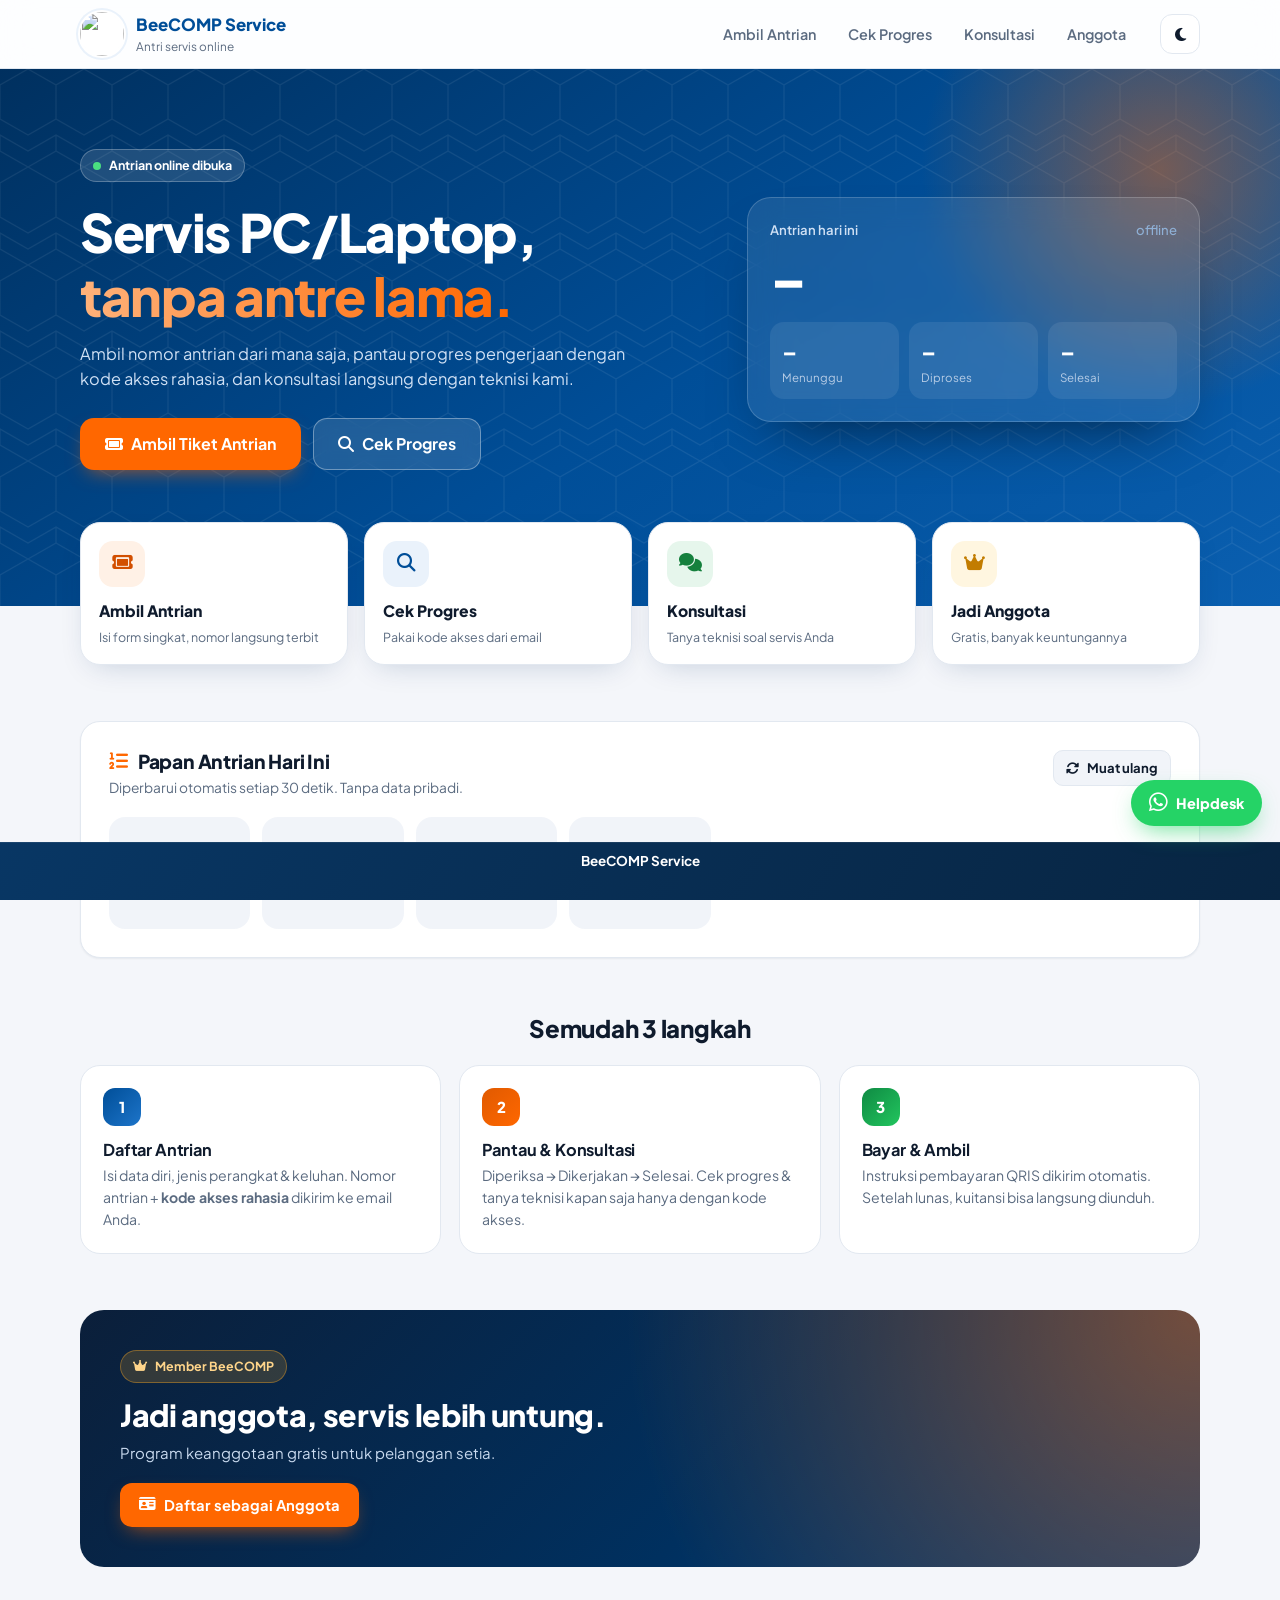
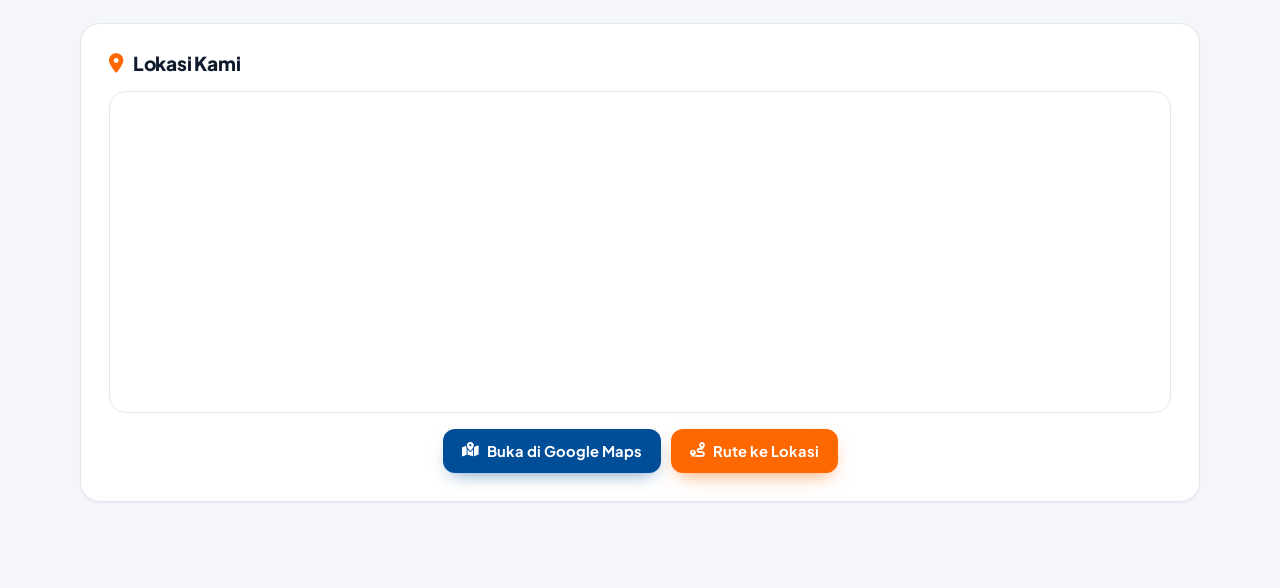
==== commit 5f55da06: "Update index.html" ====
--- a/index.html
+++ b/index.html
@@ -74,7 +74,7 @@
       <div class="container hero__inner">
         <div class="hero__copy">
           <span class="chip chip--live"><span class="live-dot"></span> Antrian online dibuka</span>
-          <h1 class="hero__title">Servis perangkat,<br><span class="hl">tanpa antre lama.</span></h1>
+          <h1 class="hero__title">Servis PC/Laptop,<br><span class="hl">tanpa antre lama.</span></h1>
           <p class="hero__lead">Ambil nomor antrian dari mana saja, pantau progres pengerjaan dengan kode akses rahasia, dan konsultasi langsung dengan teknisi kami.</p>
           <div class="hero__cta">
             <button class="btn btn--accent btn--lg" type="button" data-open="antri"><i class="fa-solid fa-ticket"></i> Ambil Tiket Antrian</button>
